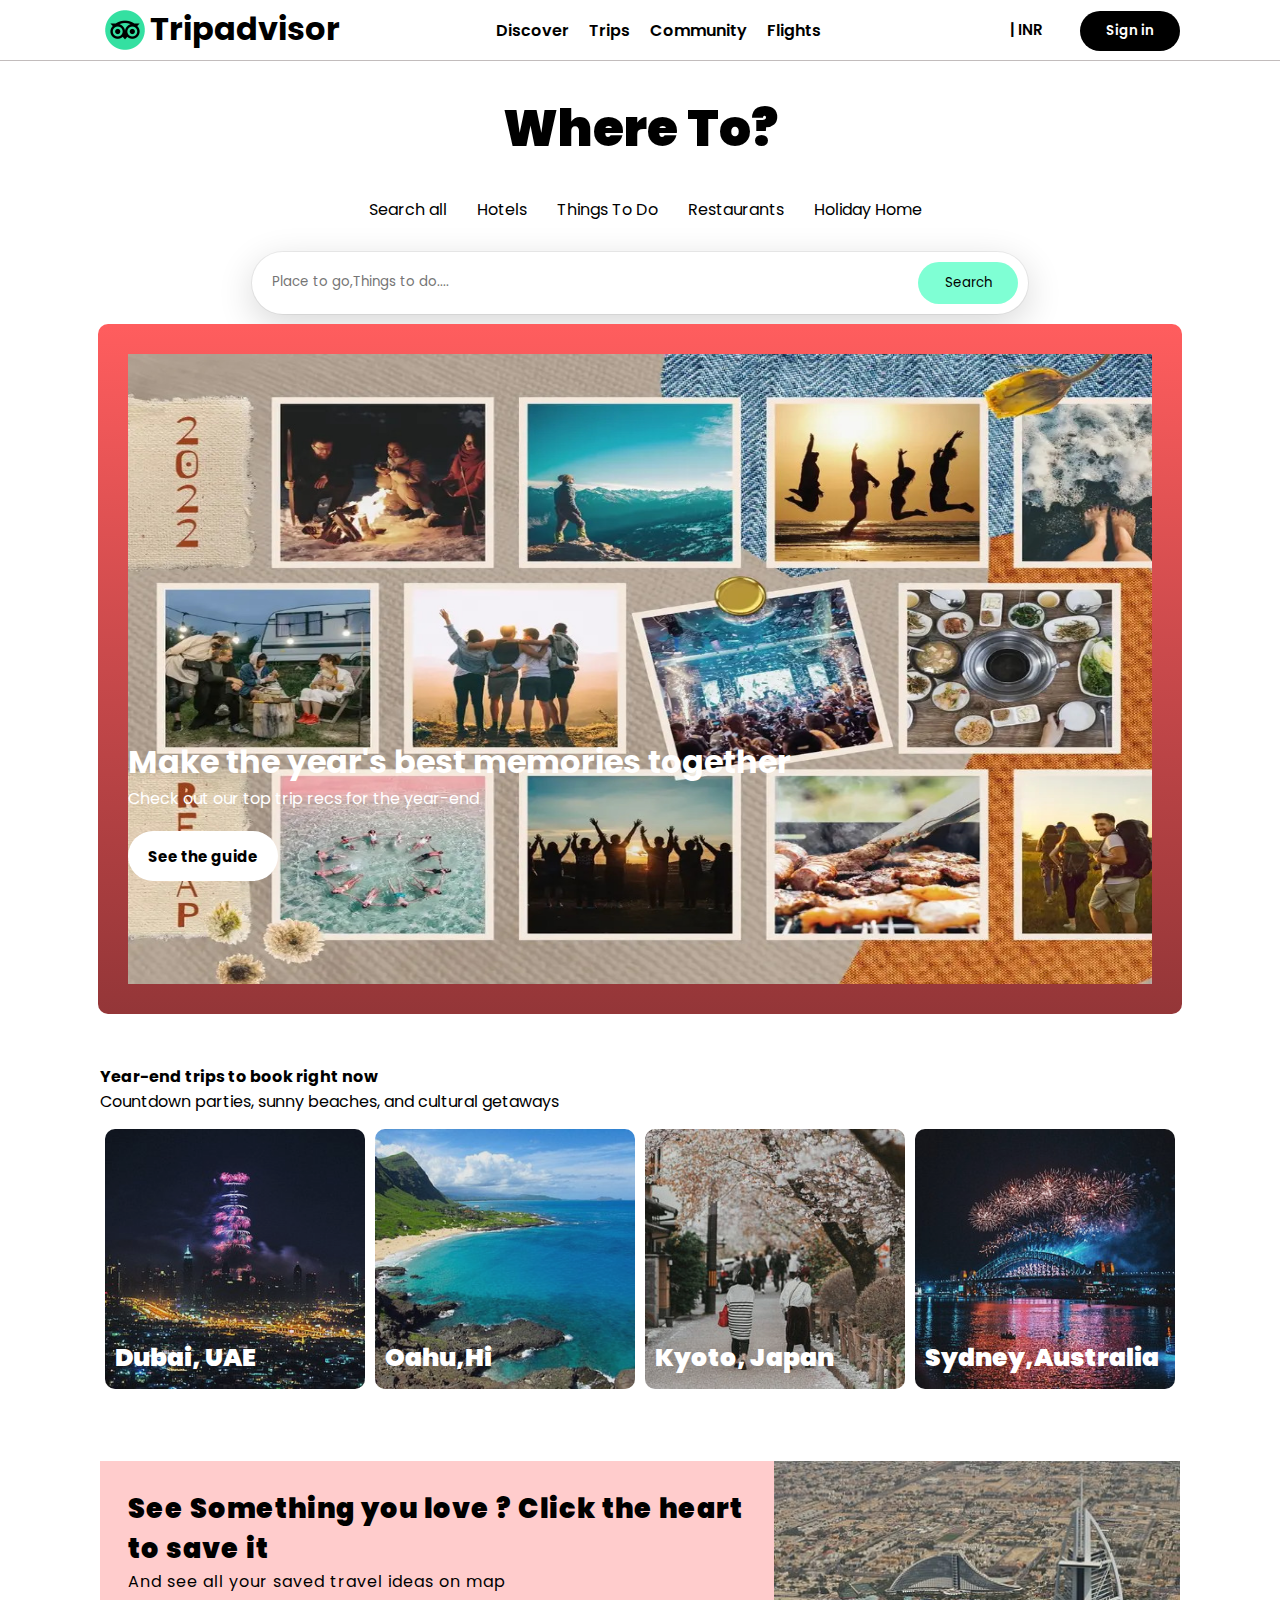
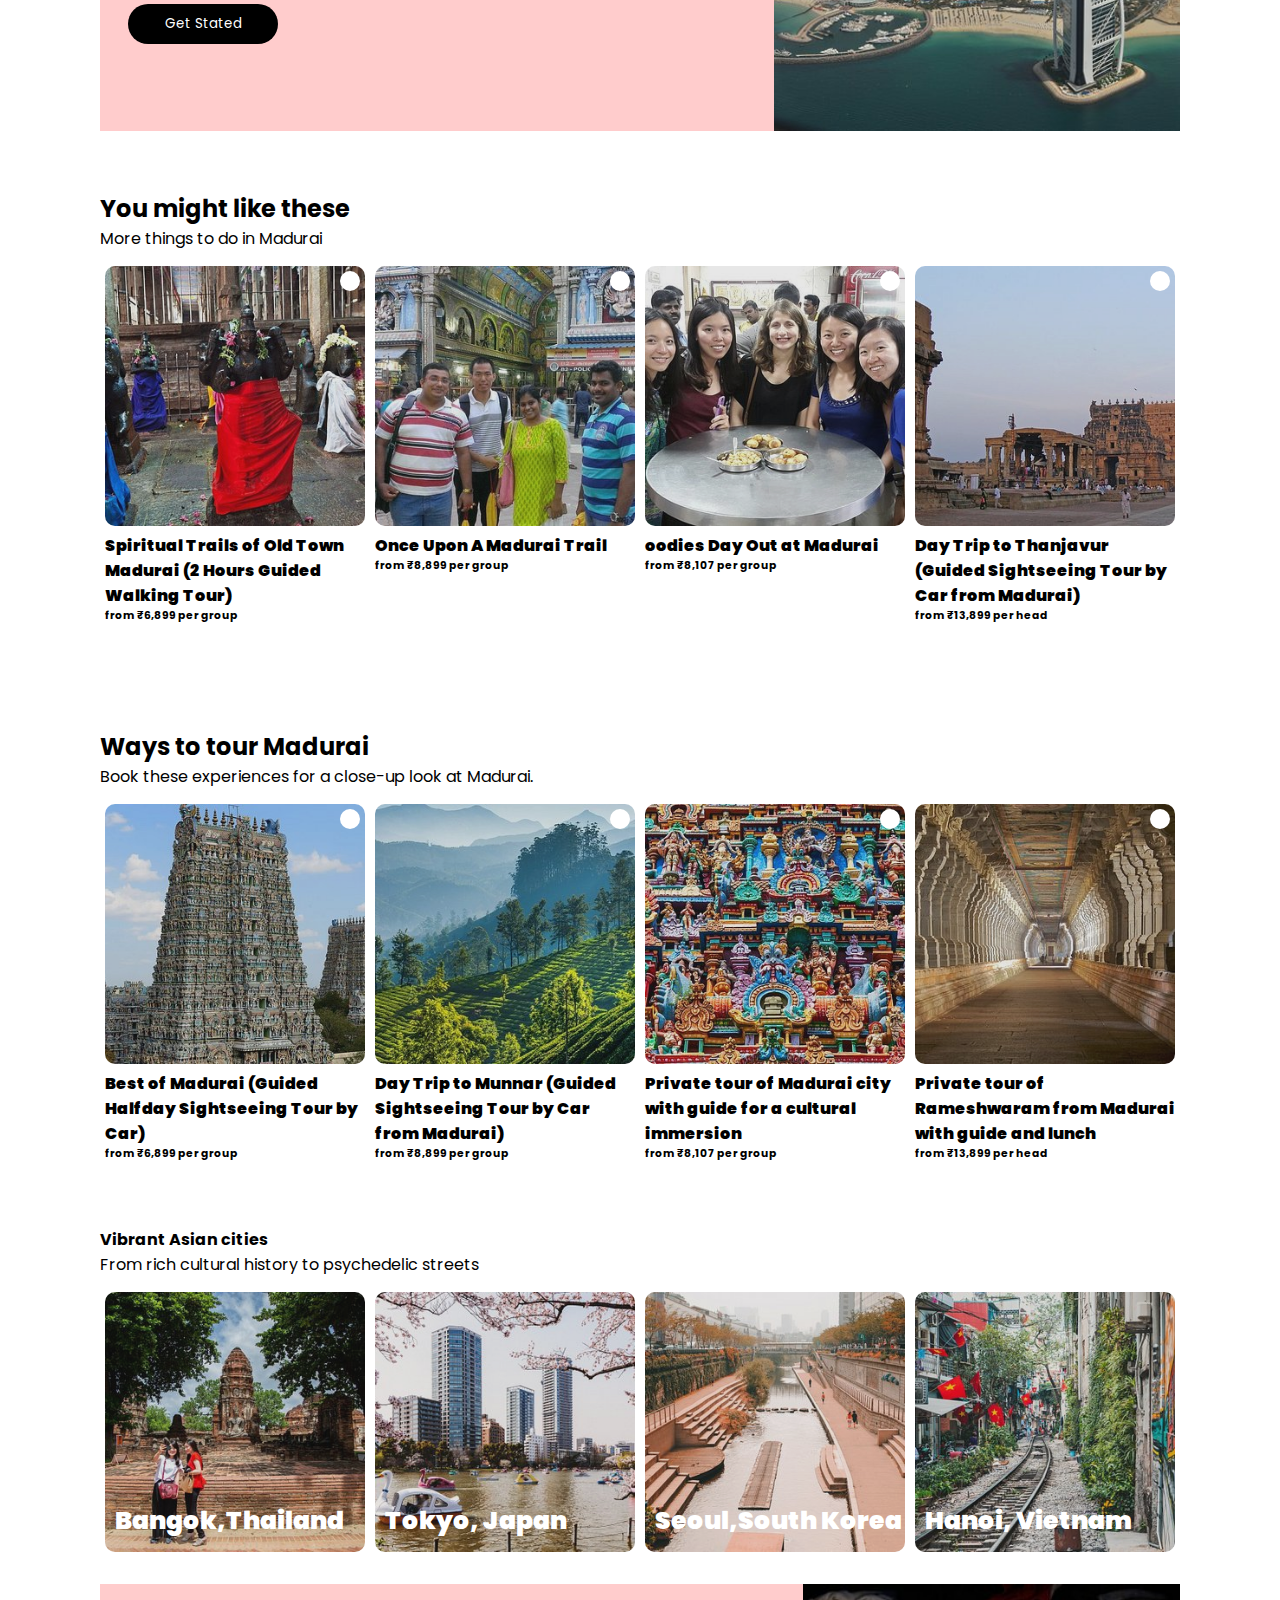
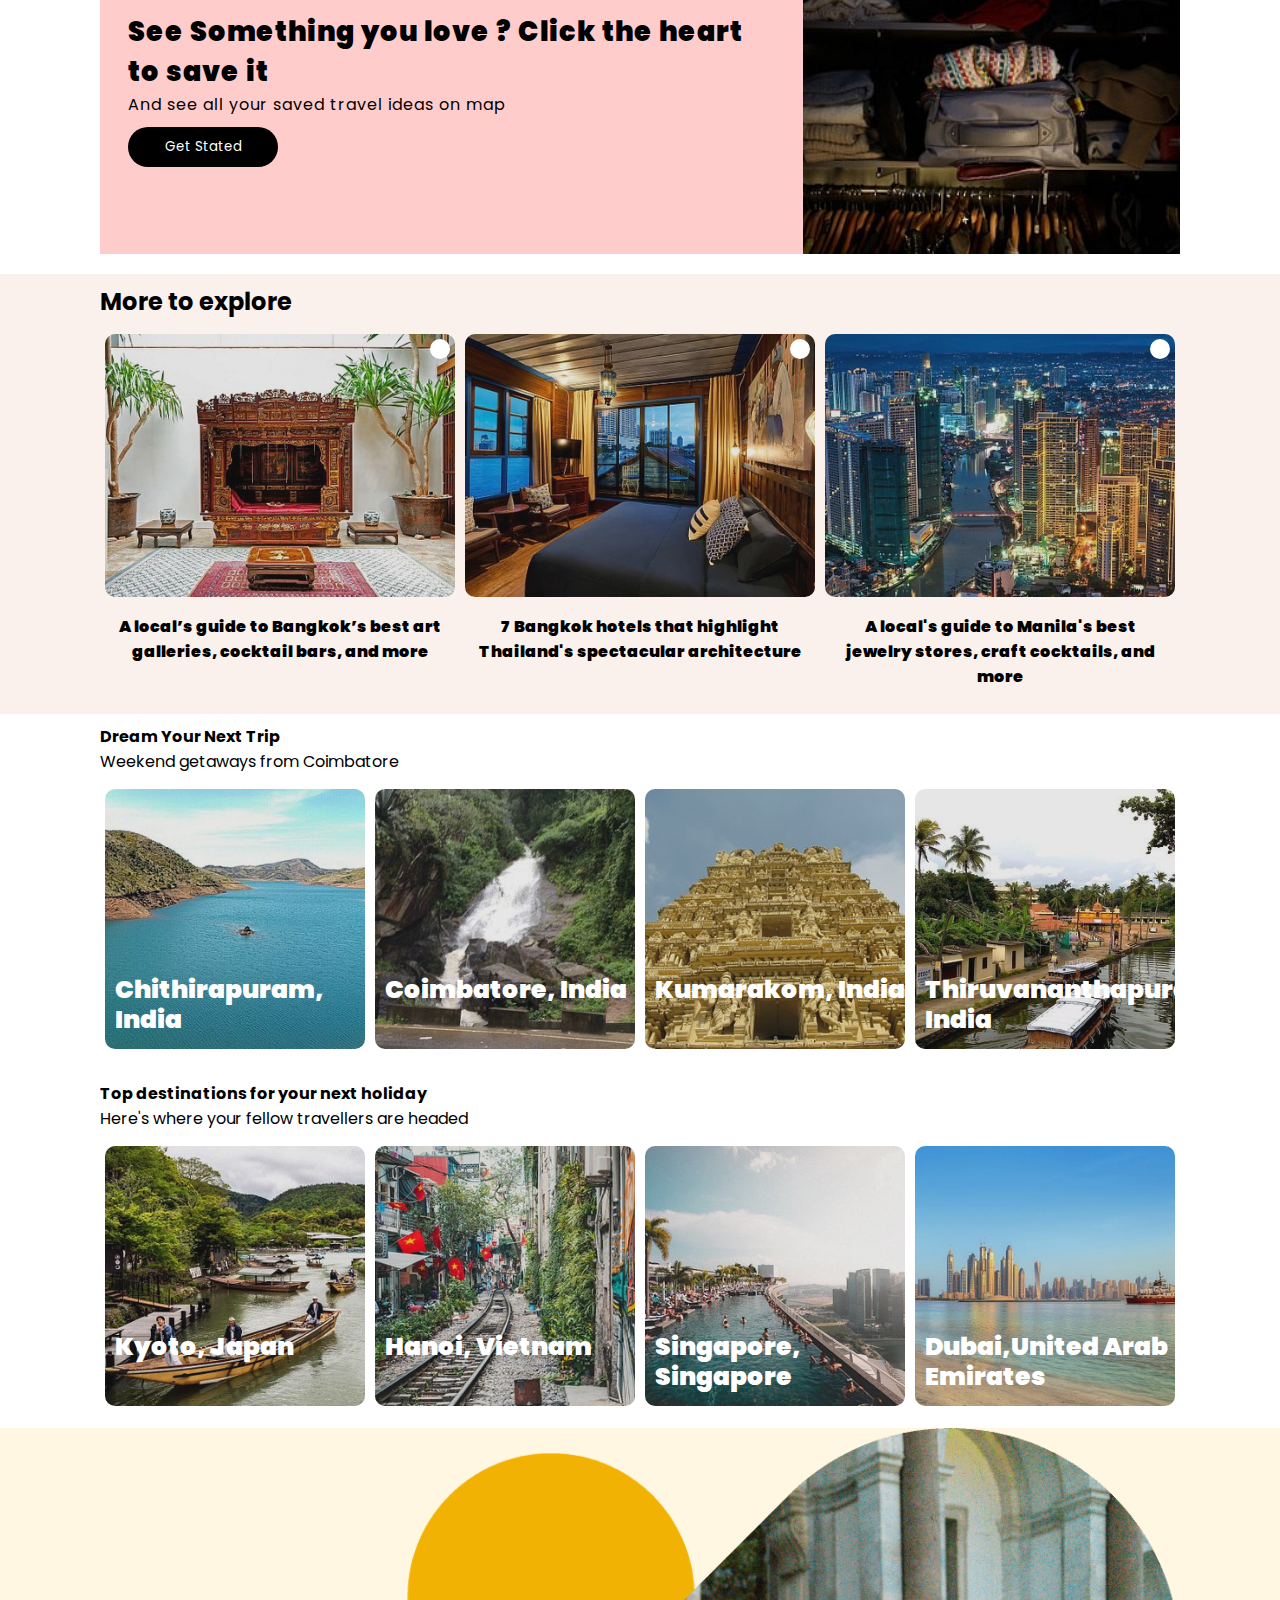
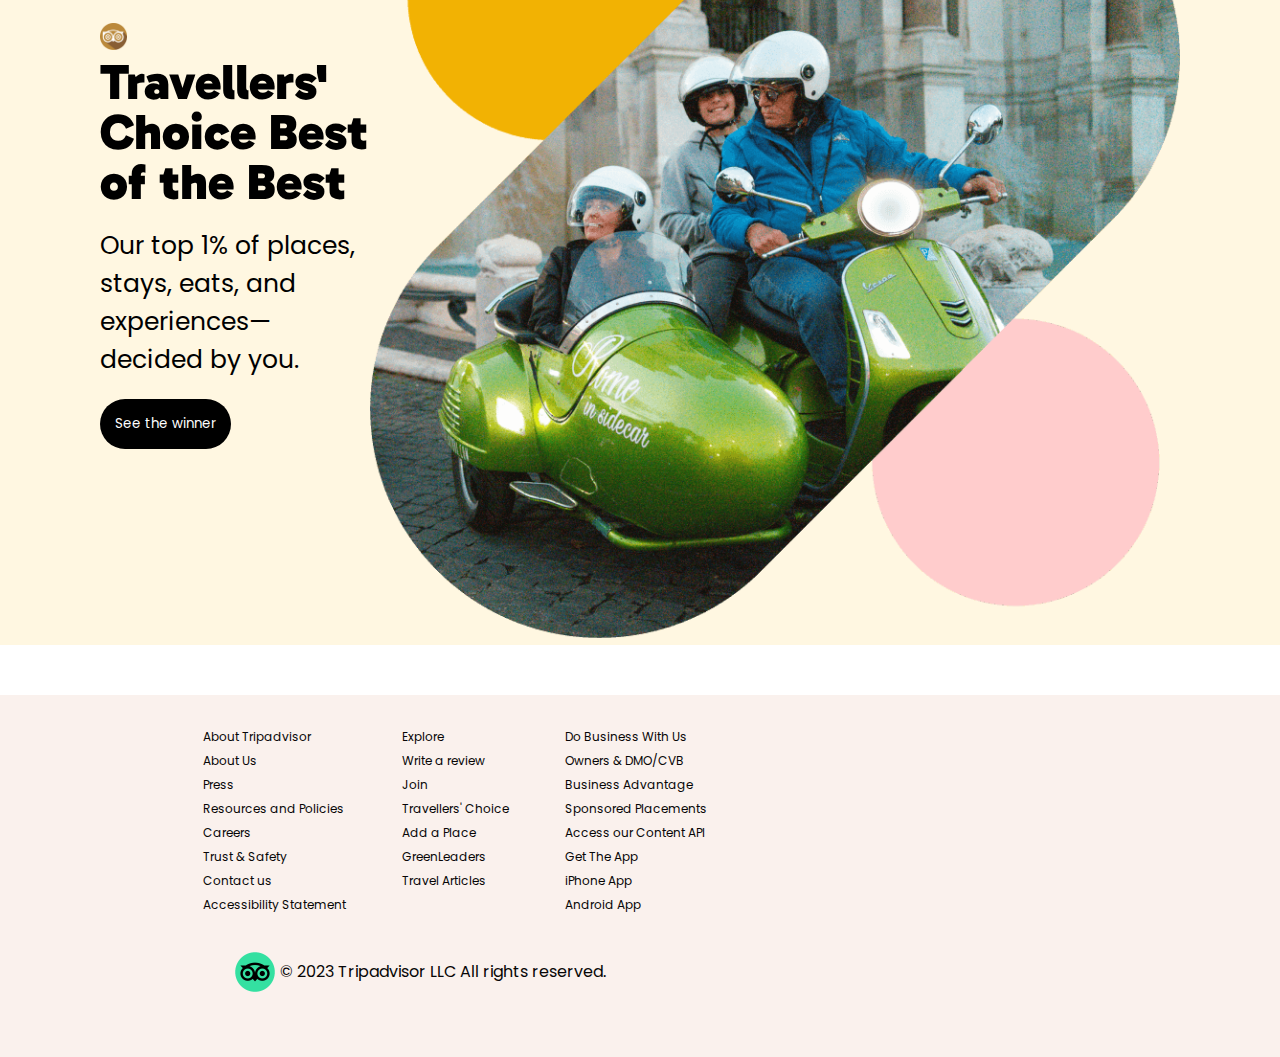
==== index.html @ 1250d376 "Updated ALl files" ====
<!DOCTYPE html>
<html lang="en">

<head>
    <meta charset="UTF-8">
    <meta name="viewport" content="width=device-width, initial-scale=1.0">
    <title>Tripadvisor</title>
    <link rel="stylesheet" href="style.css">
    <link rel="preconnect" href="https://fonts.googleapis.com">
    <link rel="preconnect" href="https://fonts.gstatic.com" crossorigin>
    <link href="https://fonts.googleapis.com/css2?family=Gabarito&family=Poppins&display=swap" rel="stylesheet">
    <link rel="stylesheet" href="https://cdnjs.cloudflare.com/ajax/libs/font-awesome/6.4.2/css/all.min.css"
        integrity="sha512-z3gLpd7yknf1YoNbCzqRKc4qyor8gaKU1qmn+CShxbuBusANI9QpRohGBreCFkKxLhei6S9CQXFEbbKuqLg0DA=="
        crossorigin="anonymous" referrerpolicy="no-referrer" />

</head>

<body>

    <header class="navcontainer">
        <div class="navbar">
            <div class="navbar__icon">
                <i class="fa fa-bars" aria-hidden="true"></i>
            </div>
            <div class="navbar__s1">
                <img src="./images/Logo.png" alt="Logoimage">
                <h1>Tripadvisor</h1>
            </div>
            <div class="navbar__s2">
                <p>Discover</p>
                <p>Trips</p>
                <p>Community</p>
                <p>Flights</p>
            </div>
            <div class="navbar__s3">
                <button class="navbar__s3__btn1">
                    <i class="fa fa-globe" aria-hidden="true"></i> | INR
                </button>
                <button class="navbar__s3__btn2">Sign in</button>
            </div>

        </div>
    </header>
    <main>
        <div class="whereto">
            <h1>Where To?</h1>
            <div class="whereto__list">
                <ul>
                    <li><i class="fa fa-box"></i>Search all</li>
                    <li><i class="fa fa-bed" aria-hidden="true"></i></i>Hotels</li>
                    <li><i class="fa fa-window-restore" aria-hidden="true"></i>Things To Do</li>
                    <li><i class="fa fa-cutlery" aria-hidden="true"></i>Restaurants</li>
                    <li><i class="fa fa-home" aria-hidden="true"></i>Holiday Home</li>
                </ul>
            </div>
            <div class="whereto__search">
                <div class="whereto__search__box">
                    <p>
                        <i class="fa fa-search" aria-hidden="true"></i>
                        <input placeholder="Place to go,Things to do....">
                    </p>
                    <button>Search</button>
                </div>
            </div>
        </div>

        <div class="image__container">
            <img src="./images/1.png (1).jpg" alt="Travelimage">
            <div class="image__container__content">
                <h1>Make the year's best memories together</h1>
                <p>Check out our top trip recs for the year-end</p>
                <button>See the guide</button>
            </div>
        </div>

        <div class="booknow">
            <h4 class="booknow__title">Year-end trips to book right now</h4>
            <p>Countdown parties, sunny beaches, and cultural getaways</p>
            <div class="booknow__container">
                <div class="booknow-card">
                    <img src="./images/booknow1.jpg" alt="Courses">
                    <h3>Dubai, UAE</h3>

                </div>
                <div class="booknow-card">
                    <img src="./images/booknow2.jpg" alt="Courses">
                    <h3>Oahu,Hi</h3>

                </div>
                <div class="booknow-card">
                    <img src="./images/booknow3.jpg" alt="Courses">
                    <h3>Kyoto, Japan</h3>

                </div>
                <div class="booknow-card">
                    <img src="./images/booknow4.jpg" alt="Courses">
                    <h3>Sydney,Australia</h3>

                </div>
            </div>
        </div>



        <div class="expo__container">
            <div class="expo__container__s1">
                <div class="expo__container__s1__title">See Something you love ? Click the heart to save it</div>
                <p>And see all your saved travel ideas on map</p>
                <button>Get Stated</button>
            </div>
            <div class="expo__container__s2">
                <img src="./images/expo.jpg" alt="">
            </div>

        </div>

        <!----Explore-->
        <div class="waytomadurai">
            <h2 class="waytomadurai__title">You might like these</h2>
            <p>More things to do in Madurai</p>
            <div class="waytomadurai__container">
                <div class="waytomadurai-card">
                    <img src="./images/madurai1.jpg" alt="Courses">
                    <i class="fa-regular fa-heart icon"></i>
                    <p>Spiritual Trails of Old Town Madurai (2 Hours Guided Walking Tour)</p>
                    <h6>from ₹6,899 per group</h6>
                </div>
                <div class="waytomadurai-card">
                    <img src="./images/madurai2.jpg" alt="Courses">
                    <i class="fa-regular fa-heart icon"></i>
                    <p>Once Upon A Madurai Trail</p>
                    <h6>from ₹8,899 per group</h6>

                </div>
                <div class="waytomadurai-card">
                    <img src="./images/madurai3.jpg" alt="Courses">
                    <i class="fa-regular fa-heart icon"></i>
                    <p>oodies Day Out at Madurai</p>
                    <h6>from ₹8,107 per group</h6>

                </div>
                <div class="waytomadurai-card">
                    <img src="./images/madurai4'.jpg" alt="Courses">
                    <i class="fa-regular fa-heart icon"></i>
                    <p>Day Trip to Thanjavur (Guided Sightseeing Tour by Car from Madurai)</p>
                    <h6>from ₹13,899 per head</h6>
                </div>
            </div>
        </div>


        <!----Explore-->
        <div class="waytomadurai">
            <h2 class="waytomadurai__title">Ways to tour Madurai</h2>
            <p>Book these experiences for a close-up look at Madurai.</p>
            <div class="waytomadurai__container">
                <div class="waytomadurai-card">
                    <img src="./images/wayto.jpg" alt="Courses">
                    <i class="fa-regular fa-heart icon"></i>
                    <p>Best of Madurai (Guided Halfday Sightseeing Tour by Car)</p>
                    <h6>from ₹6,899 per group</h6>
                </div>
                <div class="waytomadurai-card">
                    <img src="./images/wayto1.jpg" alt="Courses">
                    <i class="fa-regular fa-heart icon"></i>
                    <p>Day Trip to Munnar (Guided Sightseeing Tour by Car from Madurai)</p>
                    <h6>from ₹8,899 per group</h6>

                </div>
                <div class="waytomadurai-card">
                    <img src="./images/wayto2.jpg" alt="Courses">
                    <i class="fa-regular fa-heart icon"></i>
                    <p>Private tour of Madurai city with guide for a cultural immersion</p>
                    <h6>from ₹8,107 per group</h6>

                </div>
                <div class="waytomadurai-card">
                    <img src="./images/wayto3.jpg" alt="Courses">
                    <i class="fa-regular fa-heart icon"></i>
                    <p>Private tour of Rameshwaram from Madurai with guide and lunch</p>
                    <h6>from ₹13,899 per head</h6>
                </div>
            </div>
        </div>

     

        <!-- Vibrant cities -->
        <div class="vibrantcities">
            <h4 class="vibrantcities__title">Vibrant Asian cities</h4>
            <p>From rich cultural history to psychedelic streets</p>
            <div class="vibrantcities__container">
                <div class="vibrantcities-card">
                    <img src="./images/vibe1.jpg" alt="Courses">
                    <h3>Bangok,Thailand</h3>

                </div>
                <div class="vibrantcities-card">
                    <img src="./images/vibe2.jpg" alt="Courses">
                    <h3>Tokyo, Japan</h3>

                </div>
                <div class="vibrantcities-card">
                    <img src="./images/vibe3.jpg" alt="Courses">
                    <h3>Seoul,South Korea</h3>

                </div>
                <div class="vibrantcities-card">
                    <img src="./images/vibe4.jpg" alt="Courses">
                    <h3>Hanoi, Vietnam</h3>

                </div>
            </div>
        </div>

        <div class="expo__container">
            <div class="expo__container__s1">
                <h3 class="expo__container__s1__title">See Something you love ? Click the heart to save it</h3>
                <p>And see all your saved travel ideas on map</p>
                <button>Get Stated</button>
            </div>
            <div class="expo__container__s2">
                <img src="./images/caption.jpg" alt="">
            </div>

        </div>

        <!----Explore-->
        <div class="explore__container">
            <div class="explore">
                <h2 class="explore__title">More to explore</h2>
                <div class="explore__container">
                    <div class="explore-card">
                        <img src="./images/explore.jpg" alt="Courses">
                        <i class="fa-regular fa-heart icon"></i>
                        <p>A local’s guide to Bangkok’s best art galleries, cocktail bars, and more</p>
                    </div>
                    <div class="explore-card">
                        <img src="./images/explore1.jpg" alt="Courses">
                        <i class="fa-regular fa-heart icon"></i>
                        <p>7 Bangkok hotels that highlight Thailand's spectacular architecture</p>

                    </div>
                    <div class="explore-card">
                        <img src="./images/explore3.jpg" alt="Courses">
                        <i class="fa-regular fa-heart icon"></i>
                        <p>A local's guide to Manila's best jewelry stores, craft cocktails, and more
                        </p>
                    </div>

                </div>
            </div>
        </div>


        <!---Next Trip-->

        <div class="nexttrip">
            <h4 class="nexttrip__title">Dream Your Next Trip</h4>
            <p>Weekend getaways from Coimbatore </p>
            <div class="nexttrip__container">
                <div class="nexttrip-card">
                    <img src="./images/dream1.jpg" alt="Courses">
                    <h3>Chithirapuram, India</h3>

                </div>
                <div class="nexttrip-card">
                    <img src="./images/dream2.jpg" alt="Courses">
                    <h3>Coimbatore, India</h3>

                </div>
                <div class="nexttrip-card">
                    <img src="./images/dream3.jpg" alt="Courses">
                    <h3>Kumarakom, India</h3>

                </div>
                <div class="nexttrip-card">
                    <img src="./images/dream4.jpg" alt="Courses">
                    <h3>Thiruvananthapuram, India</h3>

                </div>
            </div>
        </div>

        <div class="nexttrip">
            <h4 class="nexttrip__title">Top destinations for your next holiday</h4>
            <p>Here's where your fellow travellers are headed</p>
            <div class="nexttrip__container">
                <div class="nexttrip-card">
                    <img src="./images/nexttrip1.jpg" alt="Courses">
                    <h3>Kyoto, Japan</h3>

                </div>
                <div class="nexttrip-card">
                    <img src="./images/nexttrip2.jpg" alt="Courses">
                    <h3>Hanoi, Vietnam</h3>

                </div>
                <div class="nexttrip-card">
                    <img src="./images/nexttrip3.jpg" alt="Courses">
                    <h3>Singapore, Singapore</h3>

                </div>
                <div class="nexttrip-card">
                    <img src="./images/nexttrip4.jpg" alt="Courses">
                    <h3>Dubai,United Arab Emirates</h3>

                </div>
            </div>
        </div>

        <div class="choice__container">
            <div class="choice__container__content">
                <div class="choice__container__content__s1">
                    <img src="./images/images-removebg-preview.png" alt="">
                    <h1>Travellers' Choice Best of the Best</h1>
                    <p>Our top 1% of places, stays, eats, and experiences—decided by you.</p>
                    <button>See the winner</button>
                </div>
                <div class="choice__container__content__s2">
                    <img src="./images/BIKE.png" alt="">
                </div>
            </div>
        </div>

    </main>

    <footer>
        <div class="footer">
            <div class="footer__one">
                <div class="footer__one__s1">
                    <p>About Tripadvisor</p>
                    <p>About Us</p>
                    <p>Press</p>
                    <p>Resources and Policies</p>
                    <p>Careers</p>
                    <p>Trust & Safety</p>
                    <p>Contact us</p>
                    <p>Accessibility Statement
</p>
                </div>
                <div class="footer__one__s2">
                    <p>Explore</p>
                    <p>Write a review</p>
                    <p>Join</p>
                    <p>Travellers' Choice</p>
                    <p>Add a Place</p>
                    <p>GreenLeaders</p>
                    <p>Travel Articles</p>
                </div>
                <div class="footer__one__s3">
                    <p>Do Business With Us</p>
                    <p>Owners & DMO/CVB</p>
                    <p>Business Advantage</p>
                    <p>Sponsored Placements</p>
                    <p>Access our Content API </p>
                    <p>Get The App</p>
                    <p>iPhone App</p>
                    <p>Android App</p>
                </div>
            </div>
            <div class="footer__two">
                <div class="footer__two__s1">
                    <img src="./images/Logo.png" alt="">
                <p>© 2023 Tripadvisor LLC All rights reserved.</p>
                
                </div>
                <div class="footer__two__s2">
                    <i class="fa-brands fa-facebook"></i>
                    <i class="fa-brands fa-instagram"></i>
                    <i class="fa-brands fa-twitter"></i>
                    <i class="fa-brands fa-pinterest"></i>
                    </div>
                
            </div>
            
        </div>
    </footer>
</body>

</html>
---- style.css ----
@import url('https://fonts.googleapis.com/css2?family=Gabarito:wght@400;700&family=Poppins&display=swap');

* {
    margin: 0;
    padding: 0;
    font-family: 'Gabarito', sans-serif;
    font-family: 'Poppins', sans-serif;
}

.navcontainer {
    background-color: #ffff;
    border-bottom: 1px solid rgb(194, 188, 188);
    position: sticky;
    top: 0;
    z-index: 2;
}

.navbar {
    display: flex;
    justify-content: space-between;
    align-items: center;
    margin: 5px 100px;
    /* padding: 20px; */

}

.navbar__s1 {
    display: flex;
}

.navbar__s1 img {
    width: 50px;
    /* height: 20px; */
}

.navbar__s2 {
    display: flex;
    gap: 20px;
    font-weight: 600;
}

.navbar__s3__btn2 {
    padding: 10px;
    background-color: black;
    color: #ffff;
    border: none;
}

.navbar__s3__btn1 {
    height: 40px;
    width: 100px;
    background-color: transparent;
    color: black;
    border: none;
    border-radius: 25px;
    font-size: 15px;
    font-weight: 600;
}

.navbar__s3__btn1:hover {
    background-color: rgb(216, 210, 210);
}

.navbar__s3__btn2 {
    height: 40px;
    width: 100px;
    background-color: black;
    color: #ffff;
    border: none;
    border-radius: 25px;
    font-weight: 600;
}

.navbar__icon {
    display: none;

}

/* WhereTo */
.whereto h1 {
    font-size: 50px;
    font-weight: 900;
    text-align: center;
    padding: 30px;
}

.whereto__list ul {
    display: flex;
    justify-content: center;
    align-items: center;
    gap: 20px;
}

.whereto__list ul li {
    list-style: none;
}

.whereto__list ul li i {
    font-size: 15px;
    margin: 5px;
}

.whereto__search {
    display: flex;
    align-items: center;
    justify-content: center;
    padding: 10px;
    margin-top: 20px;
}

.whereto__search__box {
    /* border: 2px solid rgb(90, 83, 83); */
    width: 60%;
    display: flex;
    justify-content: space-between;
    padding: 10px;
    border-radius: 35px;
    box-shadow: rgba(0, 0, 0, 0.16) 0px 10px 36px 0px, rgba(0, 0, 0, 0.06) 0px 0px 0px 1px;
}

.whereto__search__box input {
    border: none;
    padding: 10px;
}

.whereto__search__box input:focus {
    outline: none;
    border: none;
}

.whereto__search__box button {
    background-color: aquamarine;
    height: 42px;
    width: 100px;
    border-radius: 50px;
    border: none;
}

.image__container {
    position: relative;

}

.image__container img {
    display: block;
    margin-left: auto;
    margin-right: auto;
    /* background-color: #FF5D5E; */
    background-image: linear-gradient(to bottom, #ff5d5e, #e35354, #c8494b, #ae3f41, #943638);
    height: 70vh;
    width: 80%;
    padding: 30px;
    border-radius: 10px;
}

.image__container__content {
    position: absolute;
    top: 60%;
    left: 10%;
    color: #ffff;
}

.image__container__content button {
    height: 50px;
    width: 150px;
    background-color: #ffff;
    border-radius: 50px;
    border: none;
    font-size: 15px;
    font-weight: 700;
    margin-top: 20px;
}

/* expo container */
.expo__container {
    padding: 10px 100px;
    display: flex;
    height: 30vh;
}

.expo__container__s1 {
    background-color: #FFCCCC;
    flex-grow: 1 !important;
    padding: 28px;
    letter-spacing: 1px;
}

.expo__container__s2 {
    flex-grow: 1 !important;
}

.expo__container__s1__title {
    font-size: 27px;
    font-weight: 900;
}

.expo__container__s1 button {
    height: 40px;
    width: 150px;
    border: none;
    background-color: black;
    color: white;
    border-radius: 50px;
    margin-top: 10px;
}

.expo__container__s2 img {
    height: 30vh;
}



/************Way to Madurai ************/

.waytomadurai {
    padding: 50px 100px;
}

.waytomadurai__container {
    display: flex;
    flex-wrap: wrap;
    margin-top: 10px;
}

.waytomadurai-card {
    position: relative;
    flex-grow: 1;
    flex-basis: 20%;
    margin: 5px;
}

.waytomadurai-card img {
    /* height: 50%; */
    width: 100%;
    opacity: 0.95;
    border-radius: 10px;
    filter: brightness(90%);
}

.waytomadurai-card .icon {
    background-color: rgb(255, 255, 255);
    color: black;
    width: fit-content;
    padding: 10px;
    border-radius: 50px;
    top: 0;
    margin-top: 5px;
    margin-right: 5px;
    position: absolute;
    /* right: 10; */
    right: 0;
}

.waytomadurai-card h3 {
    position: absolute;
    top: 70%;
    color: #ffffff;
    font-weight: 900;
    font-size: 25px;
    left: 10px;
    line-height: 30px;
    z-index: 1;

}

.waytomadurai-card p {
    text-align: left;
    font-weight: 900;
}

.waytomadurai-card img:hover {
    opacity: 0.75;
}


/* Trip container */
.trip__container,
.Vibrantcities__container {
    padding: 50px 100px;
    width: 80%;
}

.trip__container__content {
    font-size: 15px;
    margin-top: 10px;
}

.trip__location__image,
.Vibrantcities__location__image {
    position: relative;
    width: fit-content;
}

.trip__location__title,
.Vibrantcities__location__title {
    position: absolute;
    top: 80%;
    color: #ffff;
    left: 5px;
    width: fit-content;

}

.trip__location,
.Vibrantcities__location {
    display: flex;
    gap: 15px;
}

.trip__location__image img,
.Vibrantcities__location img {
    height: 270px;
    margin-top: 20px;
    opacity: 1.0;
    border-radius: 10px;
}

.trip__location__image img:hover,
.Vibrantcities__location img:hover {
    opacity: 0.75;
}

/* Way to tour */
.waytotour__container {
    padding: 0 100px;
}

.waytotour__imagecontainer {
    display: flex;
    gap: 10px;
}

.waytotour__container__image {
    position: relative;
    width: fit-content;

}

.waytour__image {
    height: 270px;
    margin-top: 20px;
    opacity: 1.0;
    border-radius: 10px;

}

.icon {
    background-color: rgb(255, 255, 255);
    color: black;
    width: fit-content;
    padding: 5px;
    border-radius: 50px;
    top: 0;
    margin-top: 30px;
    margin-right: 15px;
    position: absolute;
    /* right: 10; */
    right: 0;
}

/* Choice content */
.choice__container {
    background-color: #FFF7E1;
}

.choice__container__content {
    display: flex;
    padding: 0 100px;
    align-items: center;
}

.choice__container__content__s1 img {
    width: 10%;
}

.choice__container__content__s1 h1 {
    font-weight: 900 !important;
    font-family: 'Gabarito', sans-serif;
    font-size: 50px;
    line-height: 50px;
}

.choice__container__content__s1 p {
    font-size: 25px;
    margin-top: 20px;
}

.choice__container__content__s1 button {
    background-color: black;
    color: white;
    padding: 15px;
    border: none;
    border-radius: 50px;
    margin-top: 20px;
}

/* .choice__container__content__s2{
    width: 60%;
} */
.choice__container__content__s2 img {

    height: 90vh;
}

/* Vibrabant */
.vibrantcities {
    padding: 10px 100px;
}

.vibrantcities__container {
    display: flex;
    flex-wrap: wrap;
    justify-content: space-between;
    margin-top: 10px;
}

.vibrantcities-card {
    position: relative;
    flex-grow: 1;
    flex-basis: 20%;
    margin: 5px;
}

.vibrantcities-card img {
    /* height: 50%; */
    width: 100%;
    opacity: 0.95;
    border-radius: 10px;
    filter: brightness(90%);
}

.vibrantcities-card h3 {
    position: absolute;
    top: 80%;
    color: #ffffff;
    font-weight: 900;
    font-size: 25px;
    left: 10px;
    line-height: 30px;
    z-index: 1;


}

.vibrantcities-card img:hover {
    opacity: 0.75;
}


.booknow {
    padding: 50px 100px;
}

.booknow__container {
    display: flex;
    flex-wrap: wrap;
    justify-content: space-between;
    margin-top: 10px;
}

.booknow-card {
    position: relative;
    flex-grow: 1;
    flex-basis: 20%;
    margin: 5px;
}

.booknow-card img {
    /* height: 50%; */
    width: 100%;
    opacity: 0.95;
    border-radius: 10px;
    filter: brightness(90%);
}

.booknow-card h3 {
    position: absolute;
    top: 80%;
    color: #ffffff;
    font-weight: 900;
    font-size: 25px;
    left: 10px;
    line-height: 30px;
    z-index: 1;

}

.booknow-card img:hover {
    opacity: 0.75;
}

/* NextTrip */
.nexttrip {
    padding: 10px 100px;
}

.nexttrip__container {
    display: flex;
    flex-wrap: wrap;
    justify-content: space-between;
    margin-top: 10px;
}

.nexttrip-card {
    position: relative;
    flex-grow: 1;
    flex-basis: 20%;
    margin: 5px;
}

.nexttrip-card img {
    /* height: 50%; */
    width: 100%;
    opacity: 0.95;
    border-radius: 10px;
    filter: brightness(90%);
}

.nexttrip-card .icon {
    background-color: rgb(255, 255, 255);
    color: black;
    width: fit-content;
    padding: 5px;
    border-radius: 50px;
    top: 0;
    margin-top: 30px;
    margin-right: 15px;
    position: absolute;
    /* right: 10; */
    right: 0;
}

.nexttrip-card h3 {
    position: absolute;
    top: 70%;
    color: #ffffff;
    font-weight: 900;
    font-size: 25px;
    left: 10px;
    line-height: 30px;
    z-index: 1;

}

.nexttrip-card img:hover {
    opacity: 0.75;
}

/************ Explore ************/
.explore__container {
    background-color: #FAF1ED;
}

.explore {
    padding: 10px 100px;
}

.explore__container {
    display: flex;
    flex-wrap: wrap;
    margin-top: 10px;
}

.explore-card {
    position: relative;
    flex-grow: 1;
    flex-basis: 20%;
    margin: 5px;
}

.explore-card img {
    /* height: 50%; */
    width: 100%;
    opacity: 0.95;
    border-radius: 10px;
    filter: brightness(90%);
}

.explore-card .icon {
    background-color: rgb(255, 255, 255);
    color: black;
    width: fit-content;
    padding: 10px;
    border-radius: 50px;
    top: 0;
    margin-top: 5px;
    margin-right: 5px;
    position: absolute;
    right: 0;
}

.explore-card h3 {
    position: absolute;
    top: 70%;
    color: #ffffff;
    font-weight: 900;
    font-size: 25px;
    left: 10px;
    line-height: 30px;
    z-index: 1;

}

.explore-card p {
    text-align: center;
    padding: 10px;
    font-weight: 900;
}

.explore-card img:hover {
    opacity: 0.75;
}

.footer {
    padding: 30px 200px;
    background-color: #FAF1ED;
    color: #070606;
    margin-top: 50px;
}

.footer__one {
    display: flex;
    gap: 50px;
}

.footer__one p {
    font-size: 12px;
    padding: 3px;
}

.footer__two {
    display: flex;
    margin: 30px;
    justify-content: space-between;
    align-items: center;
}

.footer__two__s1 {
    display: flex;
    justify-content: center;
    align-items: center;
}

.footer__two__s1 img {
    width: 50px;
}

.footer__two__s2 i {
    padding-right: 10px;
    font-size: 25px;
}


@media screen and (max-width:800px) {
    .navbar {
        margin: 10px;

    }

    .navbar__s2 {
        gap: 10px;
    }

    .image__container__content {
        top: 70%;
        left: 14%;
        font-size: 14px;
    }

    .footer {
        padding: 30px 100px;
    }

    .footer__two__s2 i {
        padding-right: 1px;
        font-size: 25px;
    }

    .choice__container__content__s1 img {
        width: 29%;
    }

    .choice__container__content__s1 h1 {
        font-weight: 600;
        font-family: 'Gabarito', sans-serif;
        font-size: 54px;
        line-height: 44px;
    }

    .choice__container__content__s1 p {
        font-size: 15px;
        margin-top: 20px;
    }

    .choice__container__content__s2 img {
        height: 50vh;
    }

    .booknow-card h3,
    .vibrantcities-card h3,
    .nexttrip-card h3 {
        top: 69%;
        font-size: 14px !important;
    }

    .expo__container__s1 {
        padding: 15px;
    }

    .expo__container__s1__title {
        font-size: 17px;
    }

    .waytomadurai,
    .trip__container,
    .Vibrantcities__container,
    .nexttrip,
    .explore,
    .expo__container,
    .booknow,
    .choice__container__content {
        padding: 50px 50px;
    }
}

@media screen and (max-width:650px) {
    .waytomadurai,
    .trip__container,
    .vibrantcities ,
    .Vibrantcities__container,
    .nexttrip,
    .explore,
    .expo__container,
    .booknow,
    .choice__container__content {
        padding: 20px 20px;
    }
    p{
        font-size: 10px;
    }
    .navbar {
        justify-content: center !important;
        align-items: center !important;

    }

    .navbar__s2,
    .navbar__s3 {
        display: none;

    }

    .whereto__list ul {
        flex-direction: column;
    }

    .whereto__search__box {
        display: flex;
        justify-content: center;
        align-items: center;
        flex-direction: column;
        width: 100%;
        padding: 25px;
    }

    .whereto__search__box button {
        width: 100%;
    }
    .waytomadurai-card{
        flex-basis: 40%;
    }
    .navbar__icon {
        display: inline-block;
        text-align: start;
    }
    .expo__container__s1__title {
        font-size: 8px;
    }
    .image__container img 
    {
        height: 40vh;
    }
    .image__container__content button {
        height: 36px;
        width: 123px;
        background-color: #ffff;
        border-radius: 50px;
        border: none;
        font-size: 12px;
        font-weight: 700;
        margin-top: 4px;
    }
    .image__container__content {
        top: 42%;
        left: 10%;
        font-size: 10px;
    }

    .booknow-card h3, 
    .vibrantcities-card h3, 
    .nexttrip-card h3 {
        top: 61%;
        font-size: 7px !important;
    }
    .choice__container__content {
        flex-direction: column;
    }

    .choice__container__content__s2 img {
        height: 50vh;
    }

    .choice__container__content {
        padding: 0 50px;
    }
    .explore__container{
        flex-wrap: nowrap;
    }
    .explore-card p {
        text-align: center;
        padding: 1px;
        font-weight: 900;
        font-size: 11px;
    }
    .nexttrip {
        padding: 10px 10px !important;
    }

    .nexttrip-card {
        flex-basis: 40% !important;
    }

    .nexttrip-card h3 {
        top: 65% !important;
        font-weight: 500;
        font-size: 20px !important;
        left: 5px;
        width: fit-content;
    }

    .footer {
        padding: 20px 20px;
    }
    .footer__two{
        flex-direction: column;
        margin: 0px;
    }
}
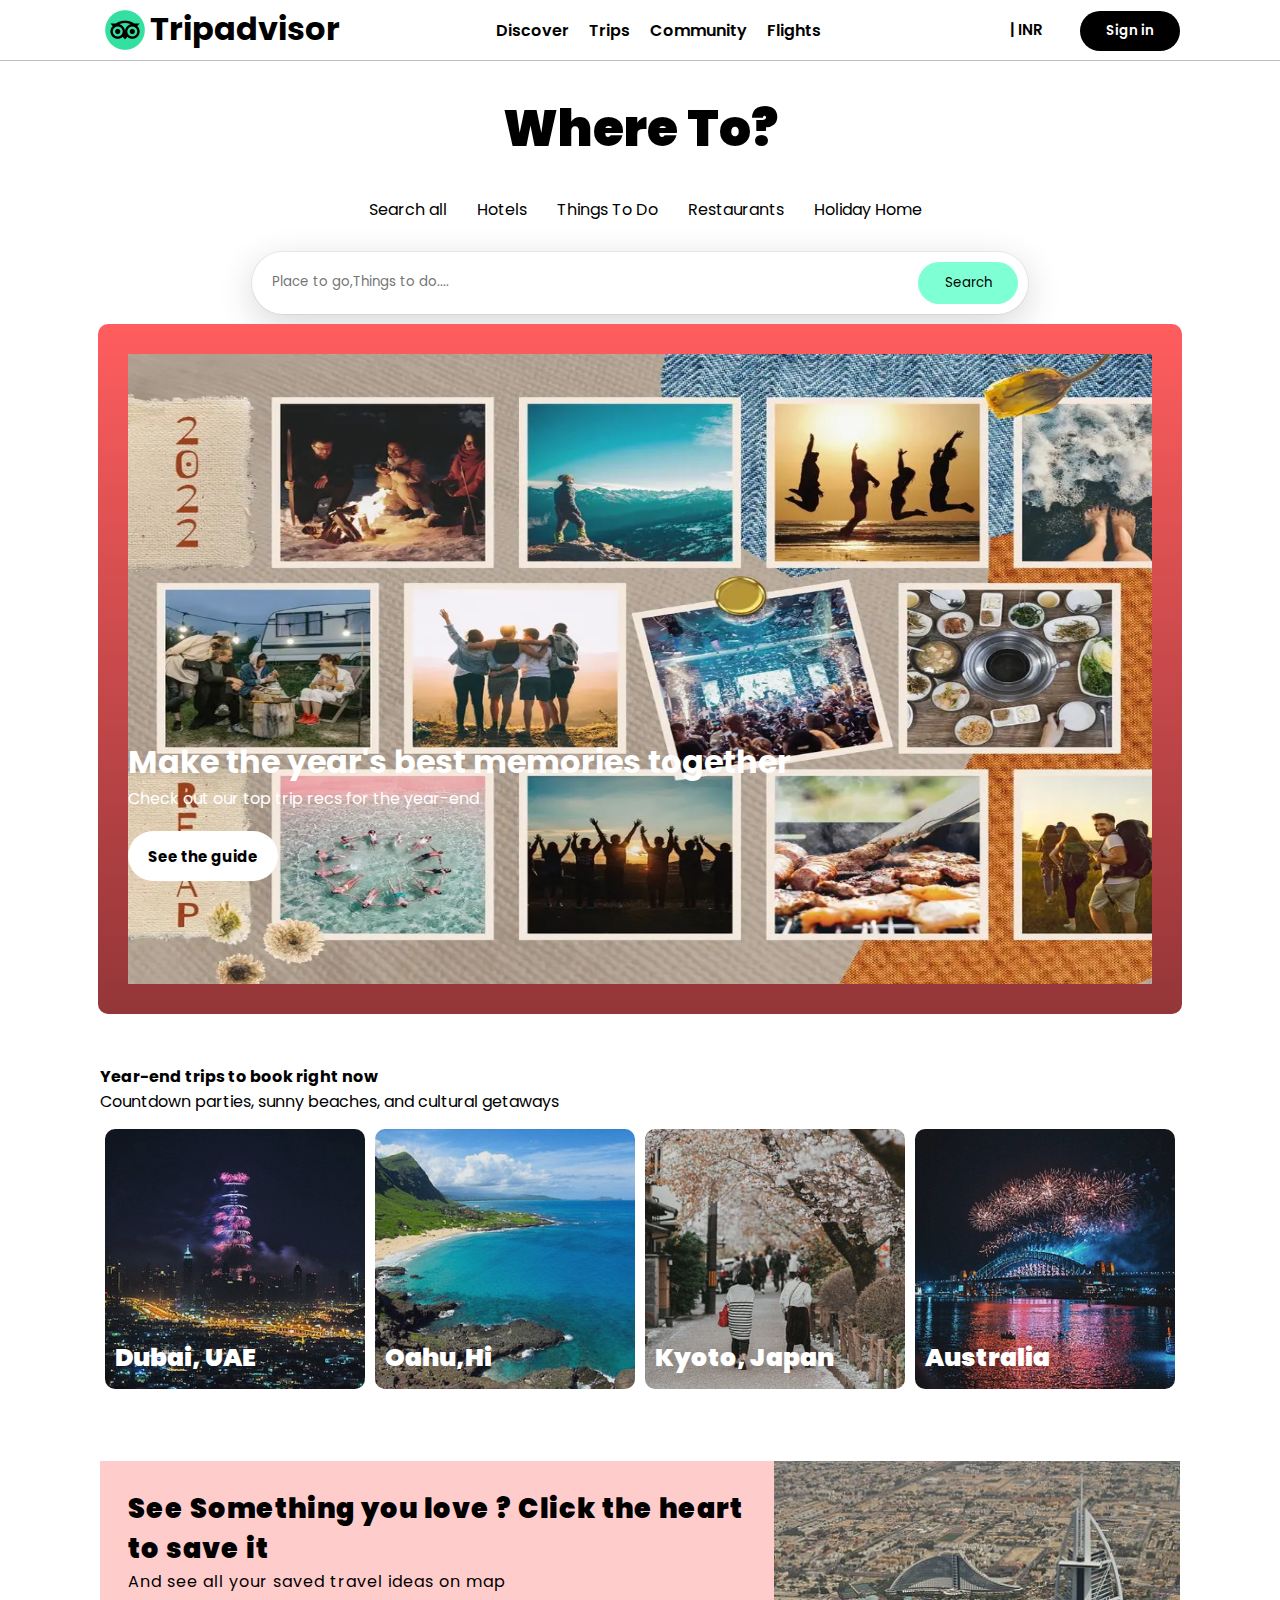
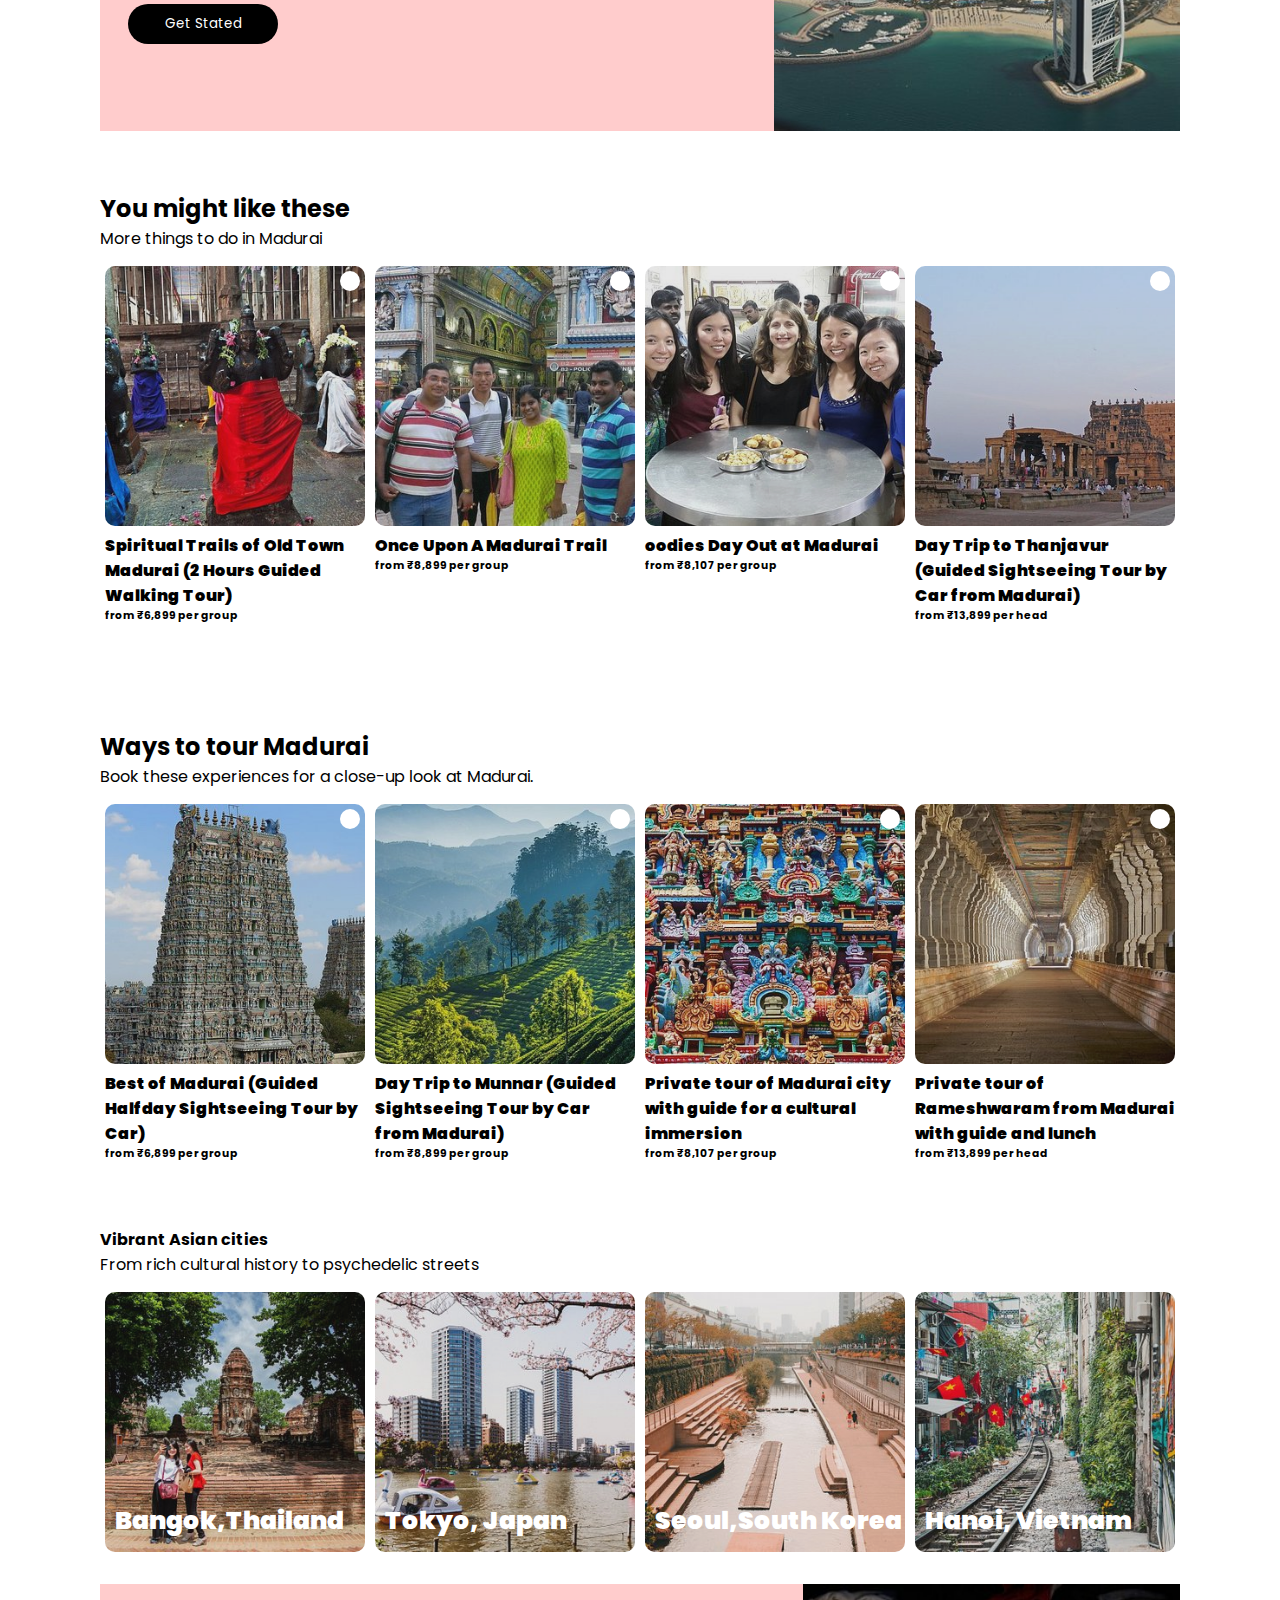
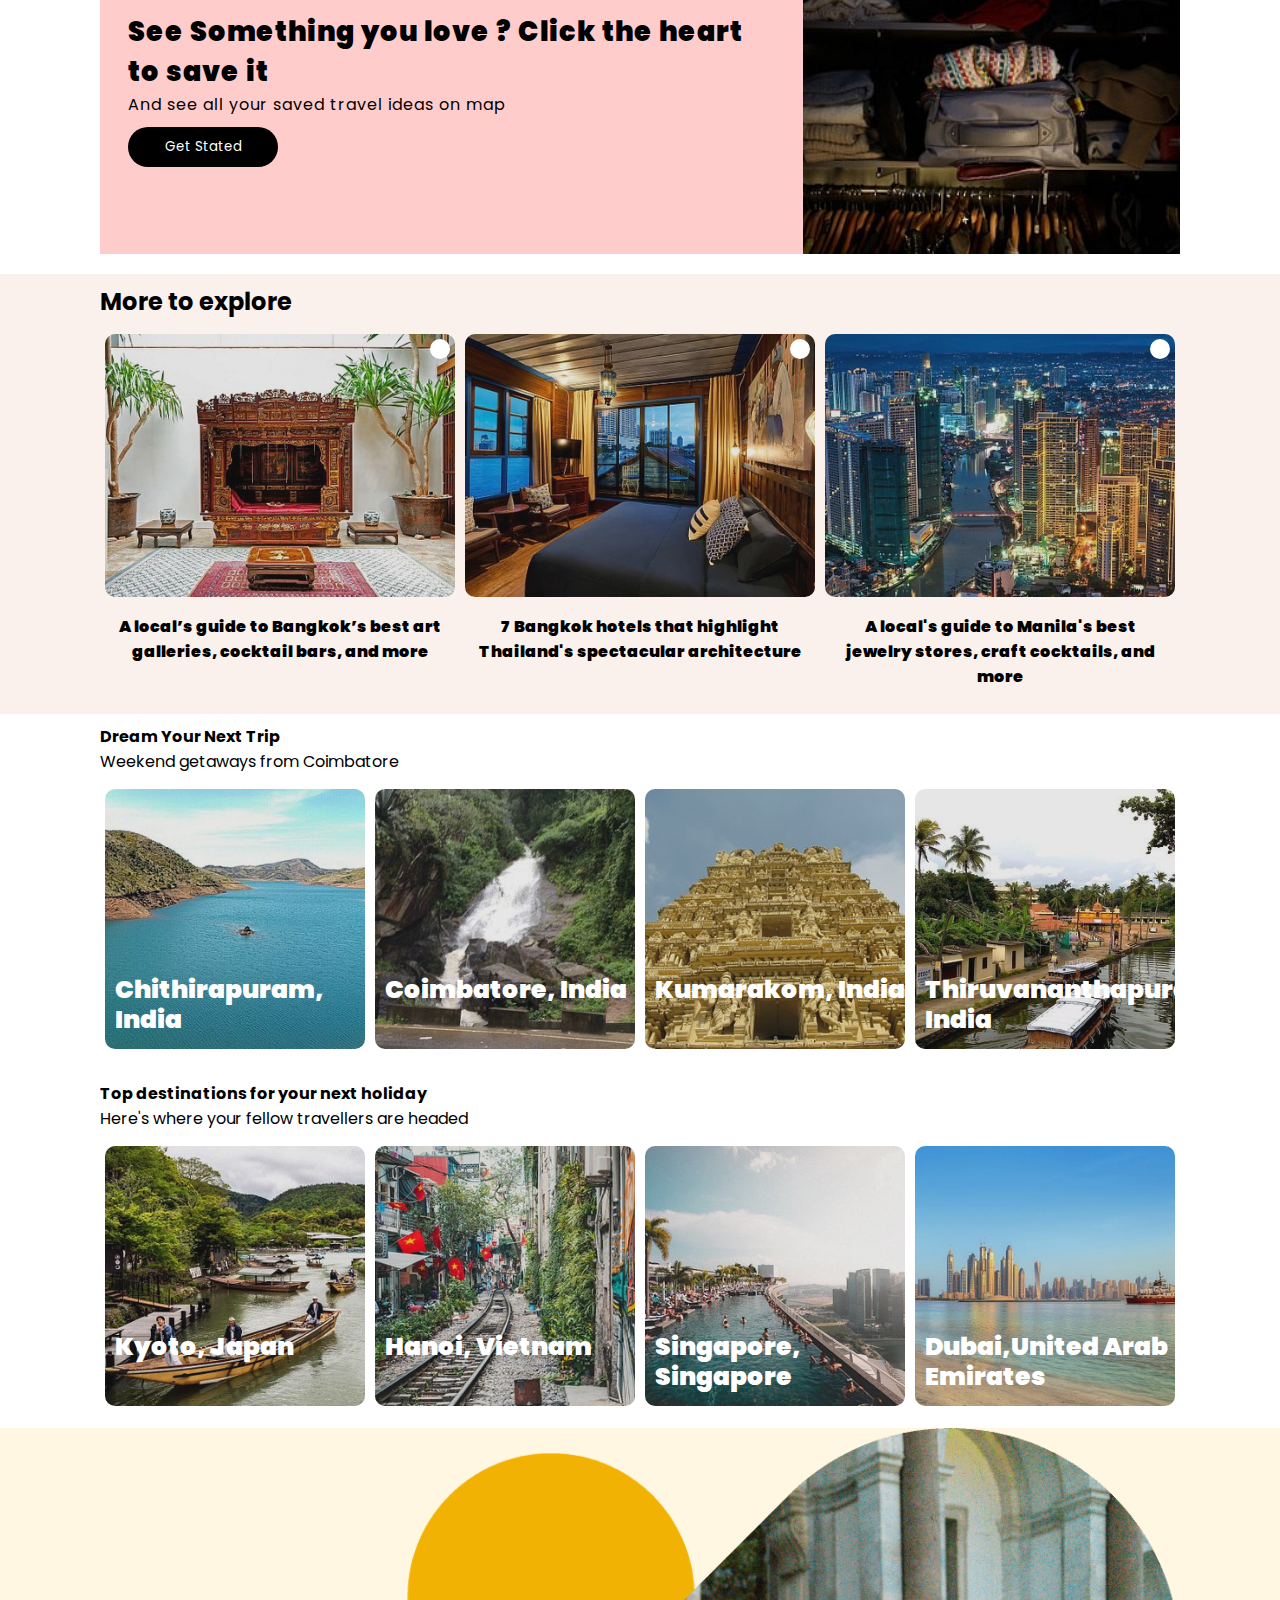
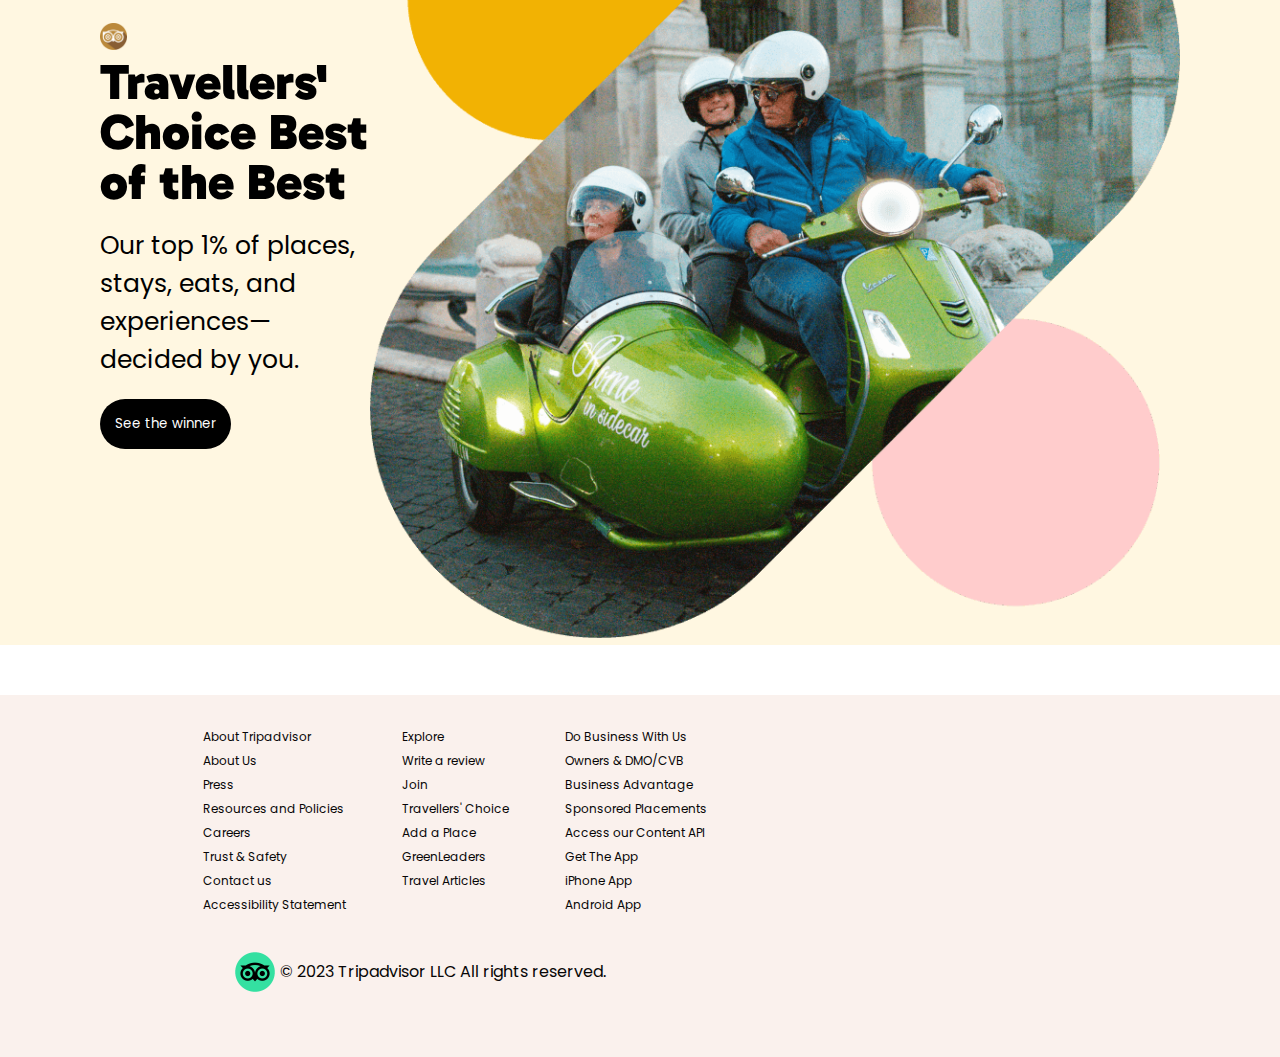
==== commit 718ed3a9: "Responsive Style Updated" ====
--- a/index.html
+++ b/index.html
@@ -94,7 +94,7 @@
                 </div>
                 <div class="booknow-card">
                     <img src="./images/booknow4.jpg" alt="Courses">
-                    <h3>Sydney,Australia</h3>
+                    <h3>Australia</h3>
 
                 </div>
             </div>
--- a/style.css
+++ b/style.css
@@ -749,7 +749,9 @@
         display: none;
 
     }
-
+    .whereto h1 {
+        font-size: 40px;
+    }
     .whereto__list ul {
         flex-direction: column;
     }
@@ -774,7 +776,8 @@
         text-align: start;
     }
     .expo__container__s1__title {
-        font-size: 8px;
+        font-size: 15px;
+        margin-top: 46px;
     }
     .image__container img 
     {
@@ -791,23 +794,28 @@
         margin-top: 4px;
     }
     .image__container__content {
-        top: 42%;
-        left: 10%;
-        font-size: 10px;
-    }
-
-    .booknow-card h3, 
-    .vibrantcities-card h3, 
+       top: 55%;
+    left: 10%;
+    font-size: 10px;
+    }
+
+    .booknow-card h3,  
     .nexttrip-card h3 {
-        top: 61%;
-        font-size: 7px !important;
+        top: 50%;
+        font-size: 12px !important;
+        left: 5px;
+    }
+    .vibrantcities-card h3{
+        font-size: 6px !important;
+        top: 50%;
+        left: 5px;
     }
     .choice__container__content {
         flex-direction: column;
     }
 
     .choice__container__content__s2 img {
-        height: 50vh;
+        height: 40vh;
     }
 
     .choice__container__content {
@@ -822,6 +830,10 @@
         font-weight: 900;
         font-size: 11px;
     }
+    .waytomadurai-card .icon ,
+    .explore-card .icon {
+        padding: 3px;
+    }
     .nexttrip {
         padding: 10px 10px !important;
     }
@@ -831,18 +843,33 @@
     }
 
     .nexttrip-card h3 {
-        top: 65% !important;
+        top: 77% !important;
         font-weight: 500;
-        font-size: 20px !important;
+        font-size: 9px !important;
         left: 5px;
         width: fit-content;
     }
 
     .footer {
         padding: 20px 20px;
+    }
+    .footer__one {
+        display: flex;
+        gap: 3px;
     }
     .footer__two{
         flex-direction: column;
         margin: 0px;
     }
-}+    .footer__one p {
+    font-size: 8px !important;
+    padding: 2px;
+}
+     .expo__container__s1{
+        background-image: url(images/expo.jpg);
+        color: #ffff;
+        text-align: left;
+    }
+    .expo__container__s2 img {
+display: none;    }
+}
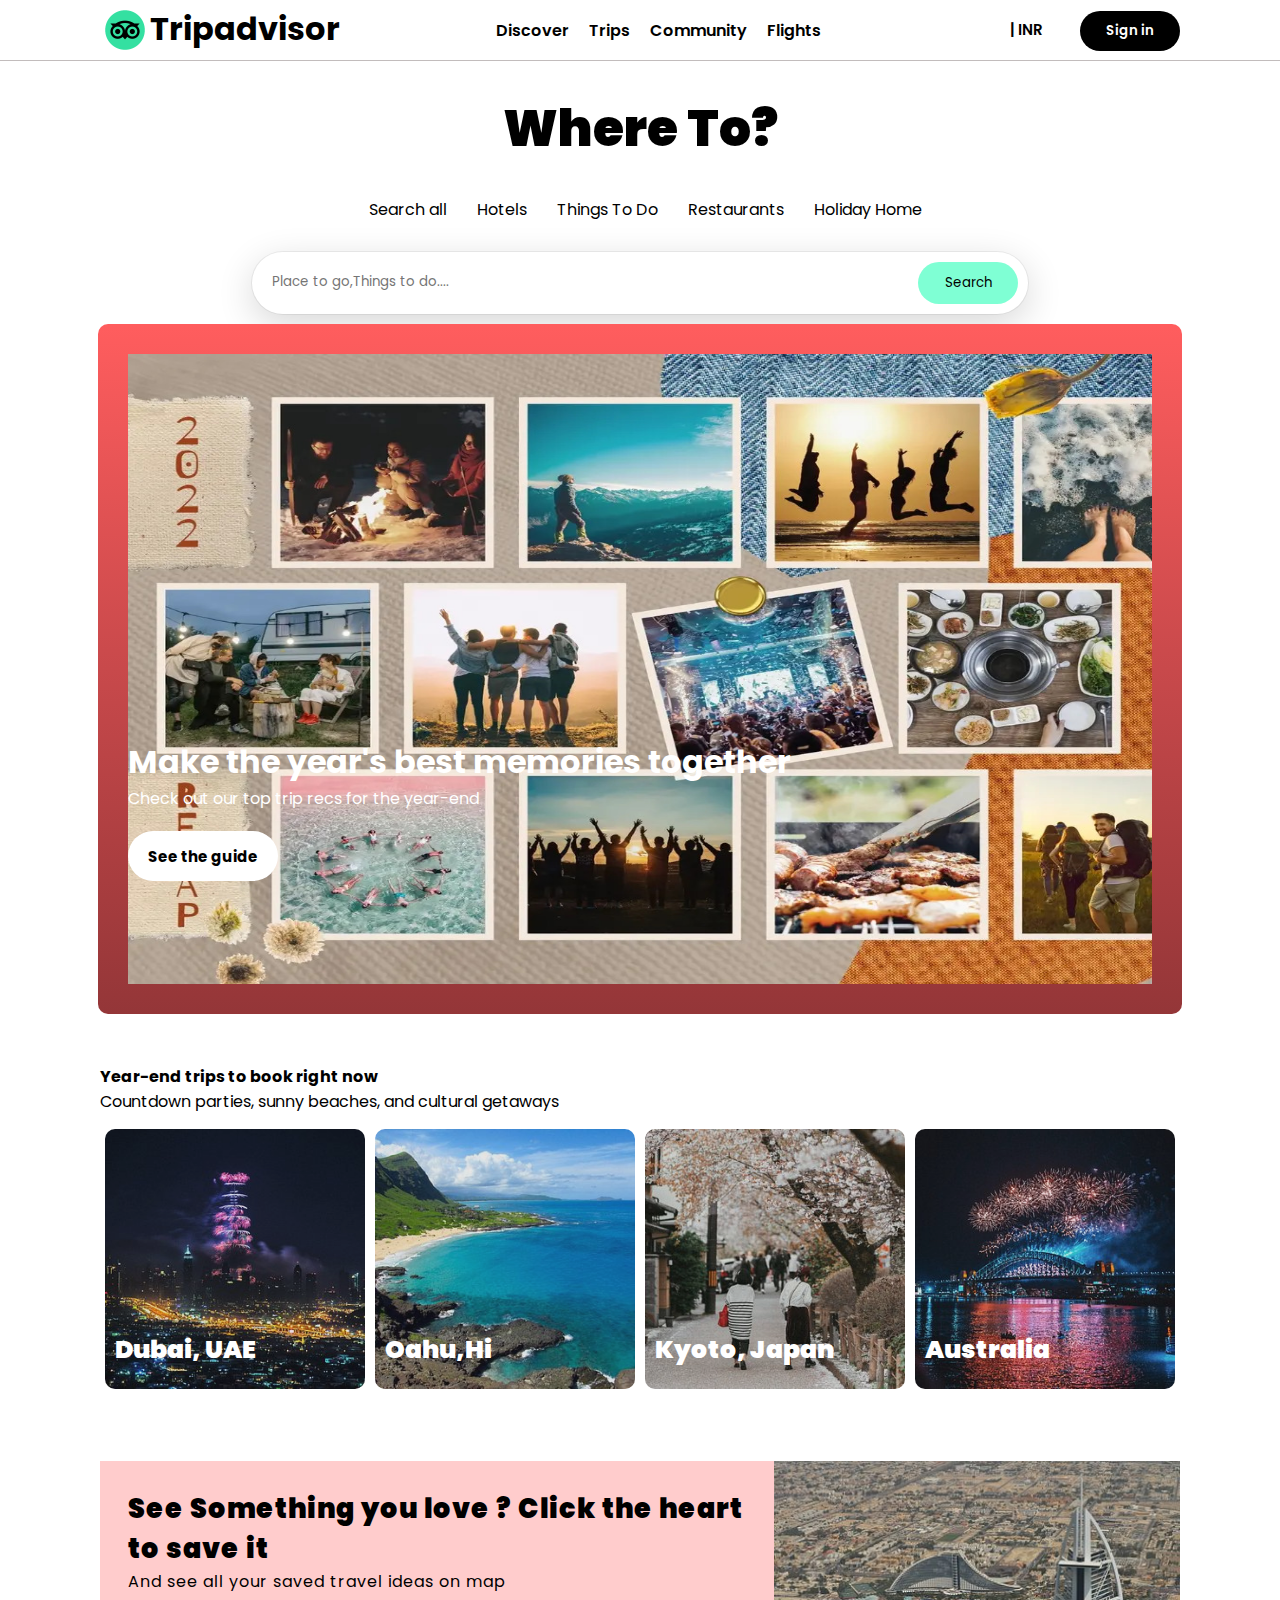
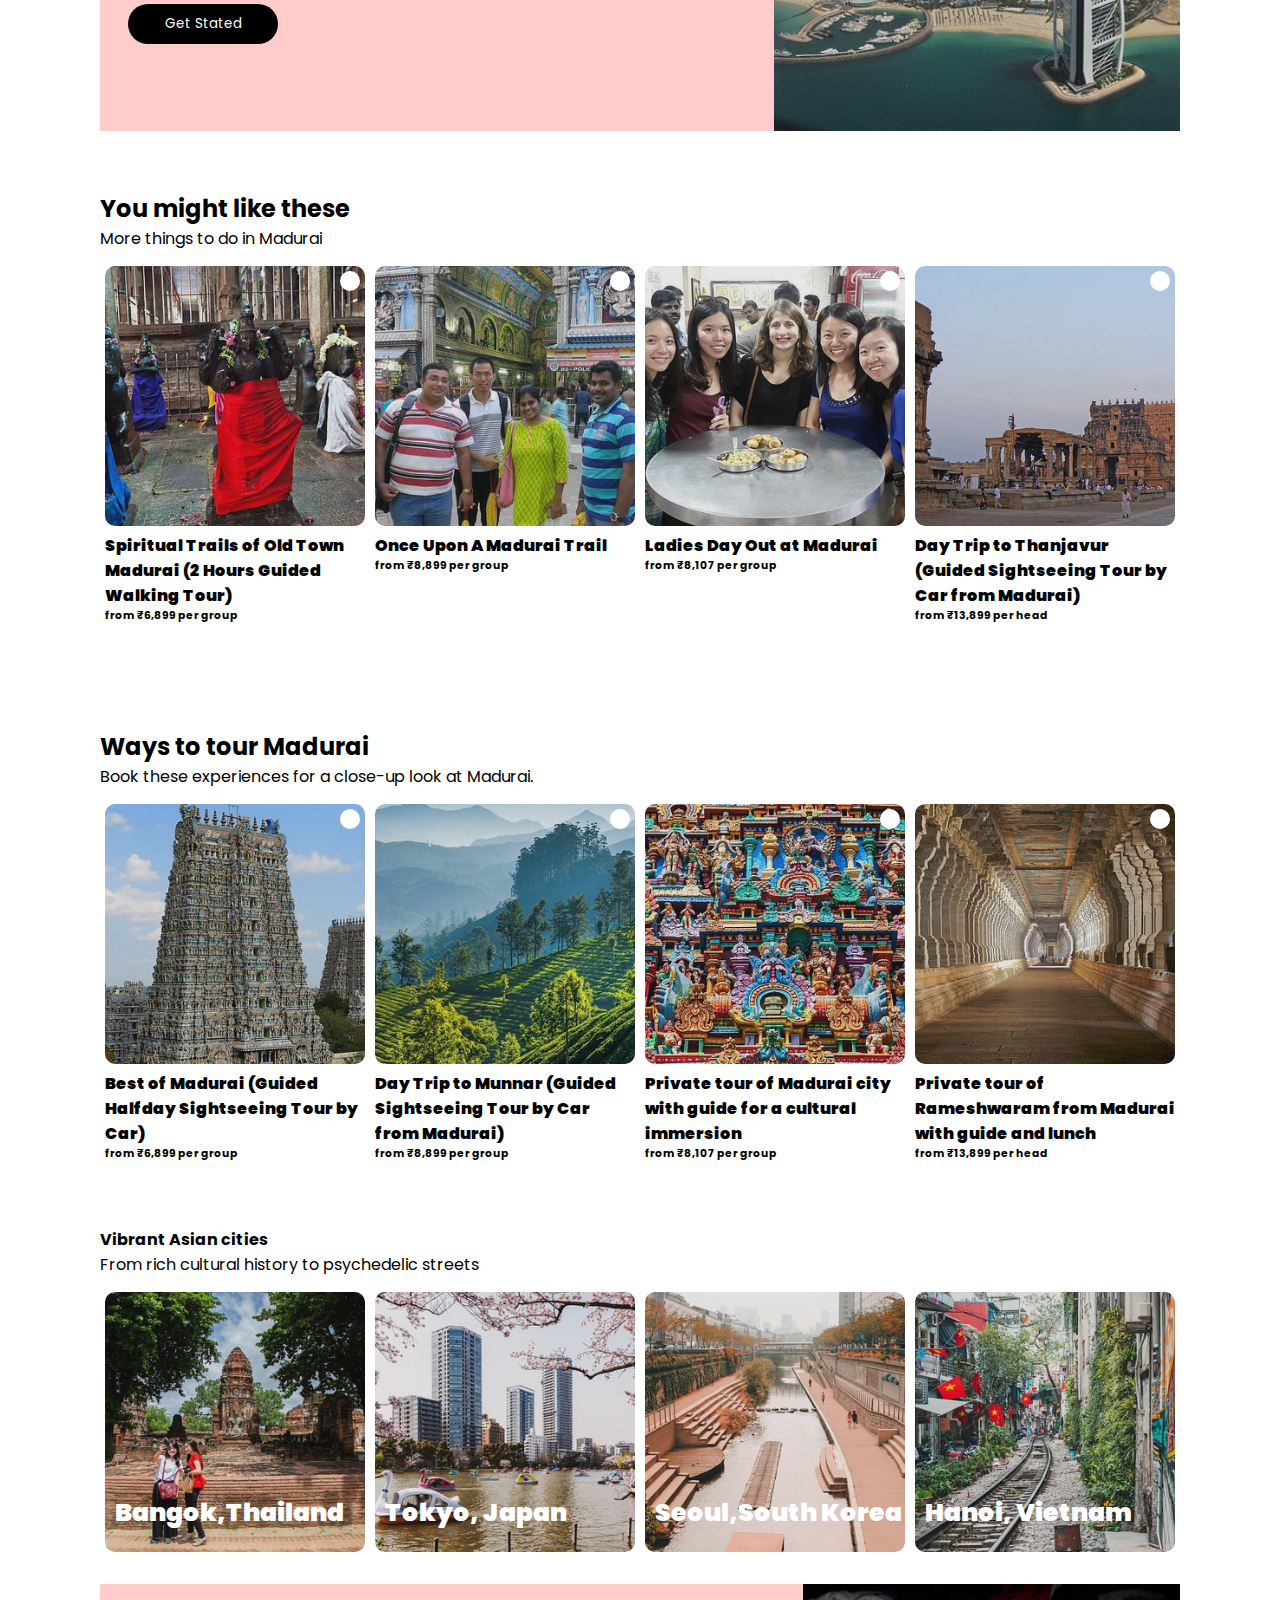
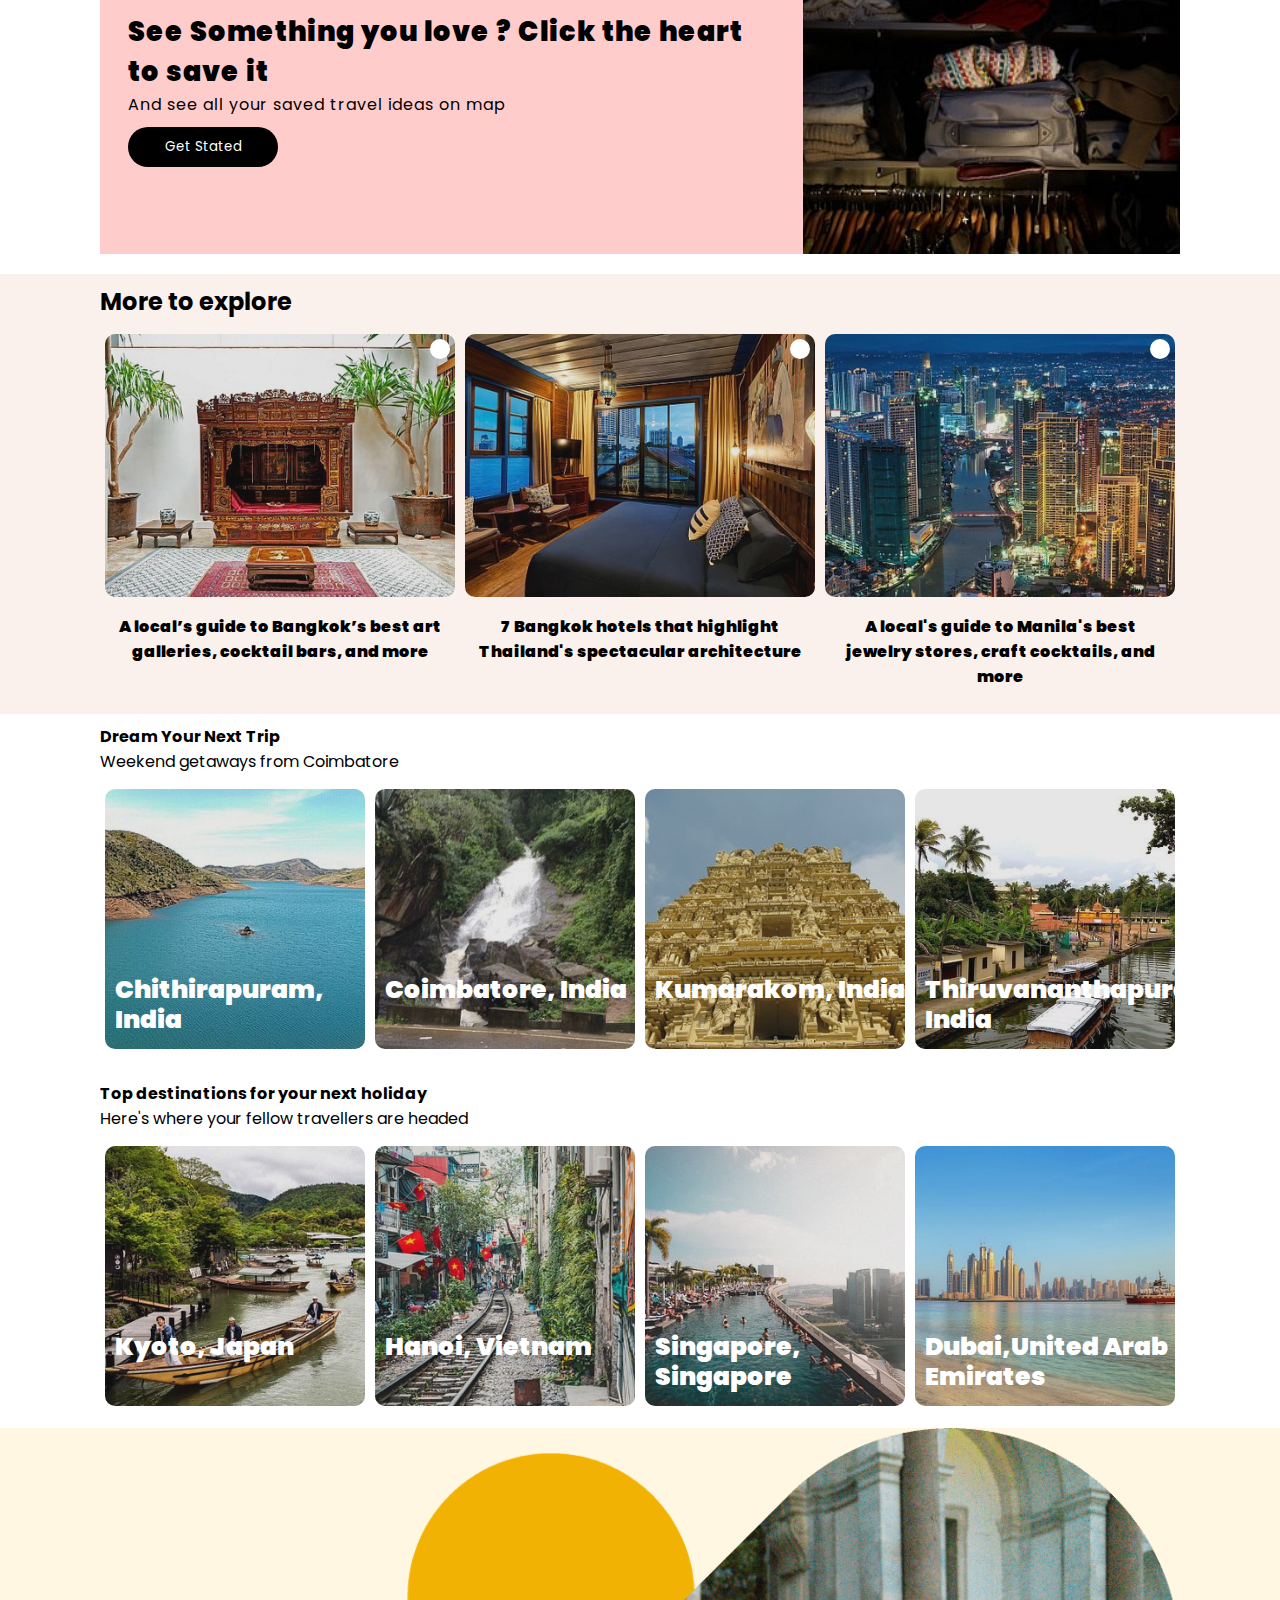
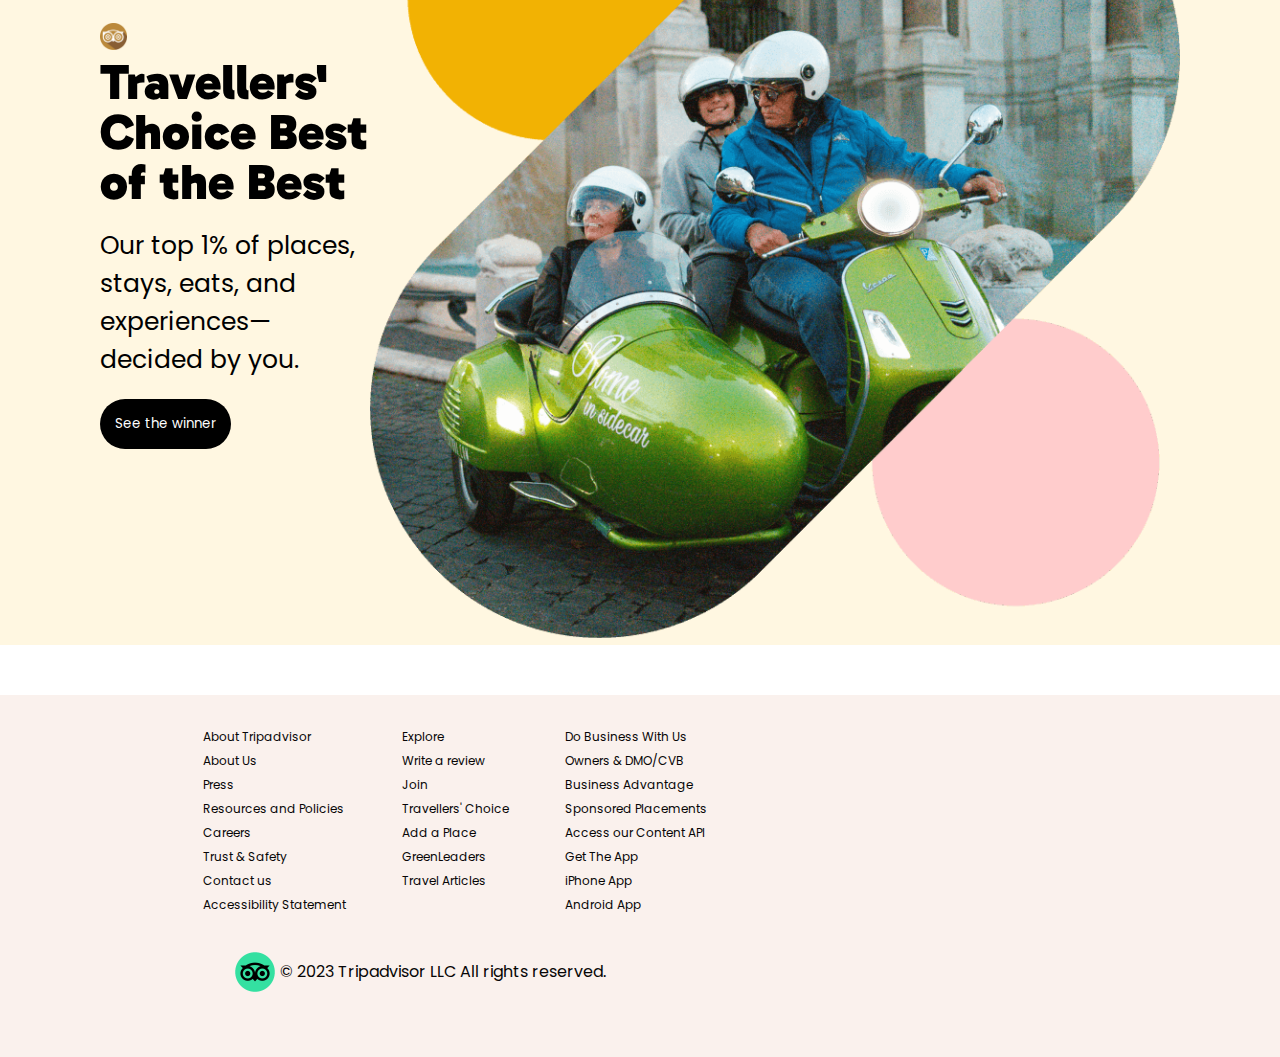
==== commit 593699b9: "Update index.html" ====
--- a/index.html
+++ b/index.html
@@ -135,7 +135,7 @@
                 <div class="waytomadurai-card">
                     <img src="./images/madurai3.jpg" alt="Courses">
                     <i class="fa-regular fa-heart icon"></i>
-                    <p>oodies Day Out at Madurai</p>
+                    <p>Ladies Day Out at Madurai</p>
                     <h6>from ₹8,107 per group</h6>
 
                 </div>
@@ -378,4 +378,4 @@
     </footer>
 </body>
 
-</html>+</html>
--- a/style.css
+++ b/style.css
@@ -431,12 +431,11 @@
 
 .vibrantcities-card h3 {
     position: absolute;
-    top: 80%;
+    bottom: 10%;
     color: #ffffff;
     font-weight: 900;
     font-size: 25px;
     left: 10px;
-    line-height: 30px;
     z-index: 1;
 
 
@@ -475,12 +474,11 @@
 
 .booknow-card h3 {
     position: absolute;
-    top: 80%;
+    bottom: 10%;
     color: #ffffff;
     font-weight: 900;
     font-size: 25px;
     left: 10px;
-    line-height: 30px;
     z-index: 1;
 
 }
@@ -699,7 +697,7 @@
     .booknow-card h3,
     .vibrantcities-card h3,
     .nexttrip-card h3 {
-        top: 69%;
+bottom: 10%;
         font-size: 14px !important;
     }
 
@@ -708,7 +706,8 @@
     }
 
     .expo__container__s1__title {
-        font-size: 17px;
+        font-size: 15px;
+        margin-top: 46px;
     }
 
     .waytomadurai,
@@ -724,9 +723,10 @@
 }
 
 @media screen and (max-width:650px) {
+
     .waytomadurai,
     .trip__container,
-    .vibrantcities ,
+    .vibrantcities,
     .Vibrantcities__container,
     .nexttrip,
     .explore,
@@ -735,9 +735,11 @@
     .choice__container__content {
         padding: 20px 20px;
     }
-    p{
+
+    p {
         font-size: 10px;
     }
+
     .navbar {
         justify-content: center !important;
         align-items: center !important;
@@ -749,9 +751,15 @@
         display: none;
 
     }
+
+    .image__container img {
+        height: 30vh;
+    }
+
     .whereto h1 {
         font-size: 40px;
     }
+
     .whereto__list ul {
         flex-direction: column;
     }
@@ -768,21 +776,21 @@
     .whereto__search__box button {
         width: 100%;
     }
-    .waytomadurai-card{
+
+    .waytomadurai-card {
         flex-basis: 40%;
     }
+
     .navbar__icon {
         display: inline-block;
         text-align: start;
     }
+
     .expo__container__s1__title {
         font-size: 15px;
         margin-top: 46px;
     }
-    .image__container img 
-    {
-        height: 40vh;
-    }
+
     .image__container__content button {
         height: 36px;
         width: 123px;
@@ -793,23 +801,26 @@
         font-weight: 700;
         margin-top: 4px;
     }
+
     .image__container__content {
-       top: 55%;
-    left: 10%;
-    font-size: 10px;
-    }
-
-    .booknow-card h3,  
+        top: 55%;
+        left: 10%;
+        font-size: 10px;
+    }
+
+    .booknow-card h3,
     .nexttrip-card h3 {
-        top: 50%;
-        font-size: 12px !important;
+        bottom: 10%;
+        font-size: 8px !important;
         left: 5px;
     }
-    .vibrantcities-card h3{
+
+    .vibrantcities-card h3 {
         font-size: 6px !important;
-        top: 50%;
+        bottom: 10%;
         left: 5px;
     }
+
     .choice__container__content {
         flex-direction: column;
     }
@@ -821,19 +832,24 @@
     .choice__container__content {
         padding: 0 50px;
     }
-    .explore__container{
+
+    .explore__container {
         flex-wrap: nowrap;
     }
+
     .explore-card p {
         text-align: center;
         padding: 1px;
         font-weight: 900;
         font-size: 11px;
     }
-    .waytomadurai-card .icon ,
+
+    .waytomadurai-card .icon,
     .explore-card .icon {
         padding: 3px;
-    }
+
+    }
+
     .nexttrip {
         padding: 10px 10px !important;
     }
@@ -853,23 +869,29 @@
     .footer {
         padding: 20px 20px;
     }
+
     .footer__one {
         display: flex;
         gap: 3px;
     }
-    .footer__two{
+
+    .footer__two {
         flex-direction: column;
         margin: 0px;
     }
+
     .footer__one p {
-    font-size: 8px !important;
-    padding: 2px;
-}
-     .expo__container__s1{
+        font-size: 8px !important;
+        padding: 2px;
+    }
+
+    .expo__container__s1 {
         background-image: url(images/expo.jpg);
         color: #ffff;
         text-align: left;
     }
+
     .expo__container__s2 img {
-display: none;    }
-}
+        display: none;
+    }
+}